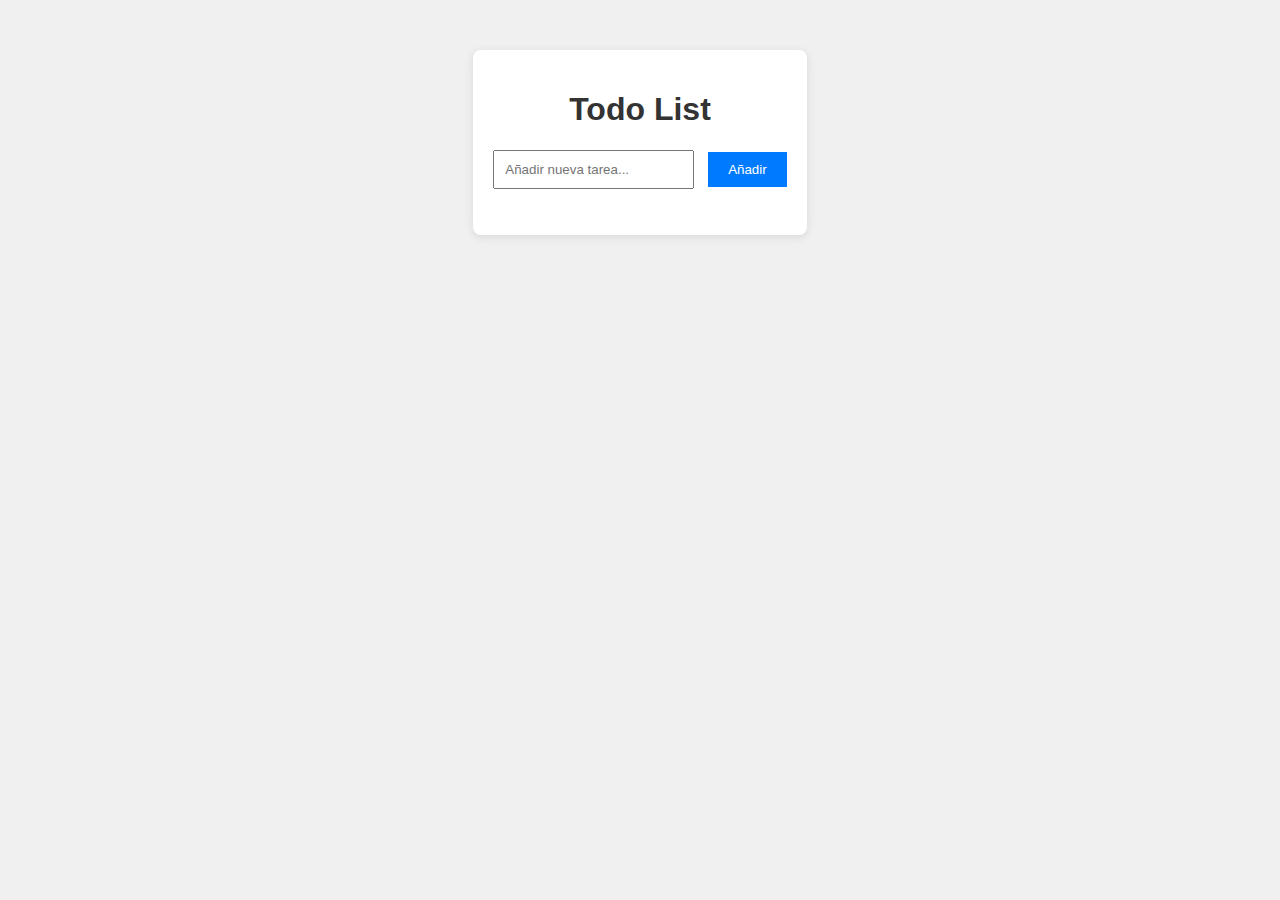
==== index.html @ d674e651 "App inicial" ====
<!DOCTYPE html>
<html lang="es">
<head>
    <meta charset="UTF-8">
    <meta name="viewport" content="width=device-width, initial-scale=1.0">
    <title>Todo List App</title>
    <link rel="stylesheet" href="style.css"> <!-- Vincular CSS -->
</head>
<body>
    <div class="container">
        <h1>Todo List</h1>
        <input type="text" id="taskInput" placeholder="Añadir nueva tarea...">
        <button id="addTaskButton">Añadir</button>
        <ul id="taskList"></ul>
    </div>
    
    <script src="script.js"></script> <!-- Vincular JS -->
</body>
</html>
---- style.css ----
body {
    font-family: Arial, sans-serif;
    background-color: #f0f0f0;
    text-align: center;
    margin-top: 50px;
}

.container {
    background-color: white;
    padding: 20px;
    border-radius: 8px;
    box-shadow: 0 2px 10px rgba(0, 0, 0, 0.1);
    display: inline-block;
}

h1 {
    color: #333;
}

input[type="text"] {
    padding: 10px;
    width: 60%;
    margin-right: 10px;
    margin-bottom: 10px;
}

button {
    padding: 10px 20px;
    background-color: #007BFF;
    color: white;
    border: none;
    cursor: pointer;
}

button:hover {
    background-color: #0056b3;
}

ul {
    list-style-type: none;
    padding: 0;
}

li {
    padding: 10px;
    background-color: #f9f9f9;
    margin: 5px 0;
    border-radius: 4px;
    display: flex;
    justify-content: space-between;
}

li button {
    background-color: #dc3545;
    border: none;
    color: white;
    cursor: pointer;
}

li button:hover {
    background-color: #c82333;
}
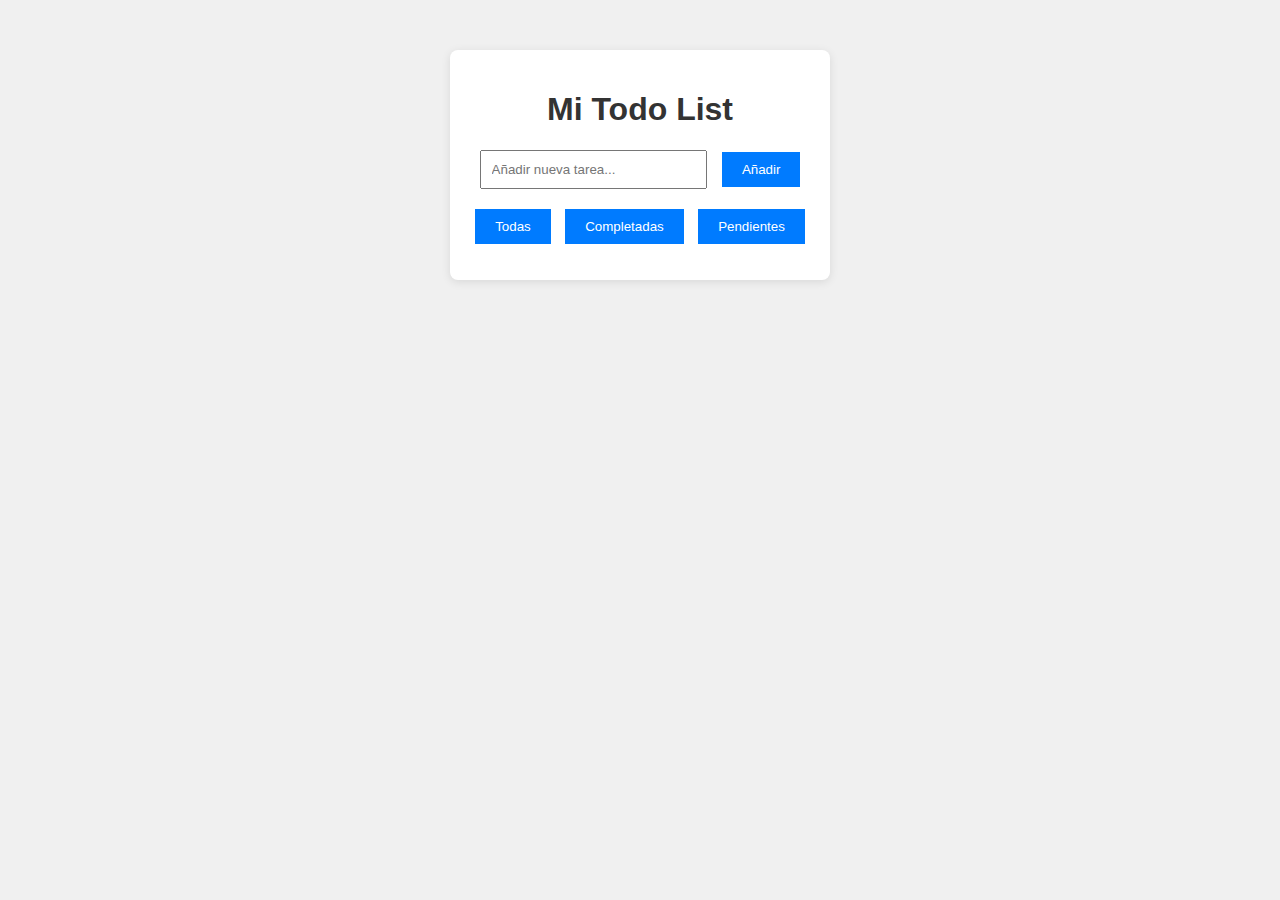
==== commit d80a7751: "Prueba" ====
--- a/index.html
+++ b/index.html
@@ -4,16 +4,23 @@
     <meta charset="UTF-8">
     <meta name="viewport" content="width=device-width, initial-scale=1.0">
     <title>Todo List App</title>
-    <link rel="stylesheet" href="style.css"> <!-- Vincular CSS -->
+    <link rel="stylesheet" href="style.css">
 </head>
 <body>
     <div class="container">
-        <h1>Todo List</h1>
-        <input type="text" id="taskInput" placeholder="Añadir nueva tarea...">
-        <button id="addTaskButton">Añadir</button>
-        <ul id="taskList"></ul>
+        <h1>Mi Todo List</h1>
+        <input type="text" id="new-task" placeholder="Añadir nueva tarea...">
+        <button id="add-task">Añadir</button>
+
+        <div class="filter">
+            <button id="filter-all">Todas</button>
+            <button id="filter-completed">Completadas</button>
+            <button id="filter-pending">Pendientes</button>
+        </div>
+
+        <ul id="task-list"></ul>
     </div>
-    
-    <script src="script.js"></script> <!-- Vincular JS -->
+
+    <script src="script.js"></script>
 </body>
 </html>
--- a/style.css
+++ b/style.css
@@ -1,3 +1,4 @@
+/* Estilos generales */
 body {
     font-family: Arial, sans-serif;
     background-color: #f0f0f0;
@@ -36,6 +37,14 @@
     background-color: #0056b3;
 }
 
+.filter {
+    margin-top: 10px;
+}
+
+.filter button {
+    margin: 0 5px;
+}
+
 ul {
     list-style-type: none;
     padding: 0;
@@ -48,6 +57,12 @@
     border-radius: 4px;
     display: flex;
     justify-content: space-between;
+    align-items: center;
+}
+
+li.completed {
+    text-decoration: line-through; /* Tachar texto de tareas completadas */
+    background-color: #d4edda; /* Fondo verde claro para completadas */
 }
 
 li button {
@@ -60,3 +75,19 @@
 li button:hover {
     background-color: #c82333;
 }
+
+/* Media Query para pantallas más pequeñas */
+@media (max-width: 600px) {
+    input[type="text"] {
+        width: 80%;
+    }
+
+    button {
+        width: 100%;
+        margin-top: 10px;
+    }
+
+    .container {
+        width: 90%;
+    }
+}
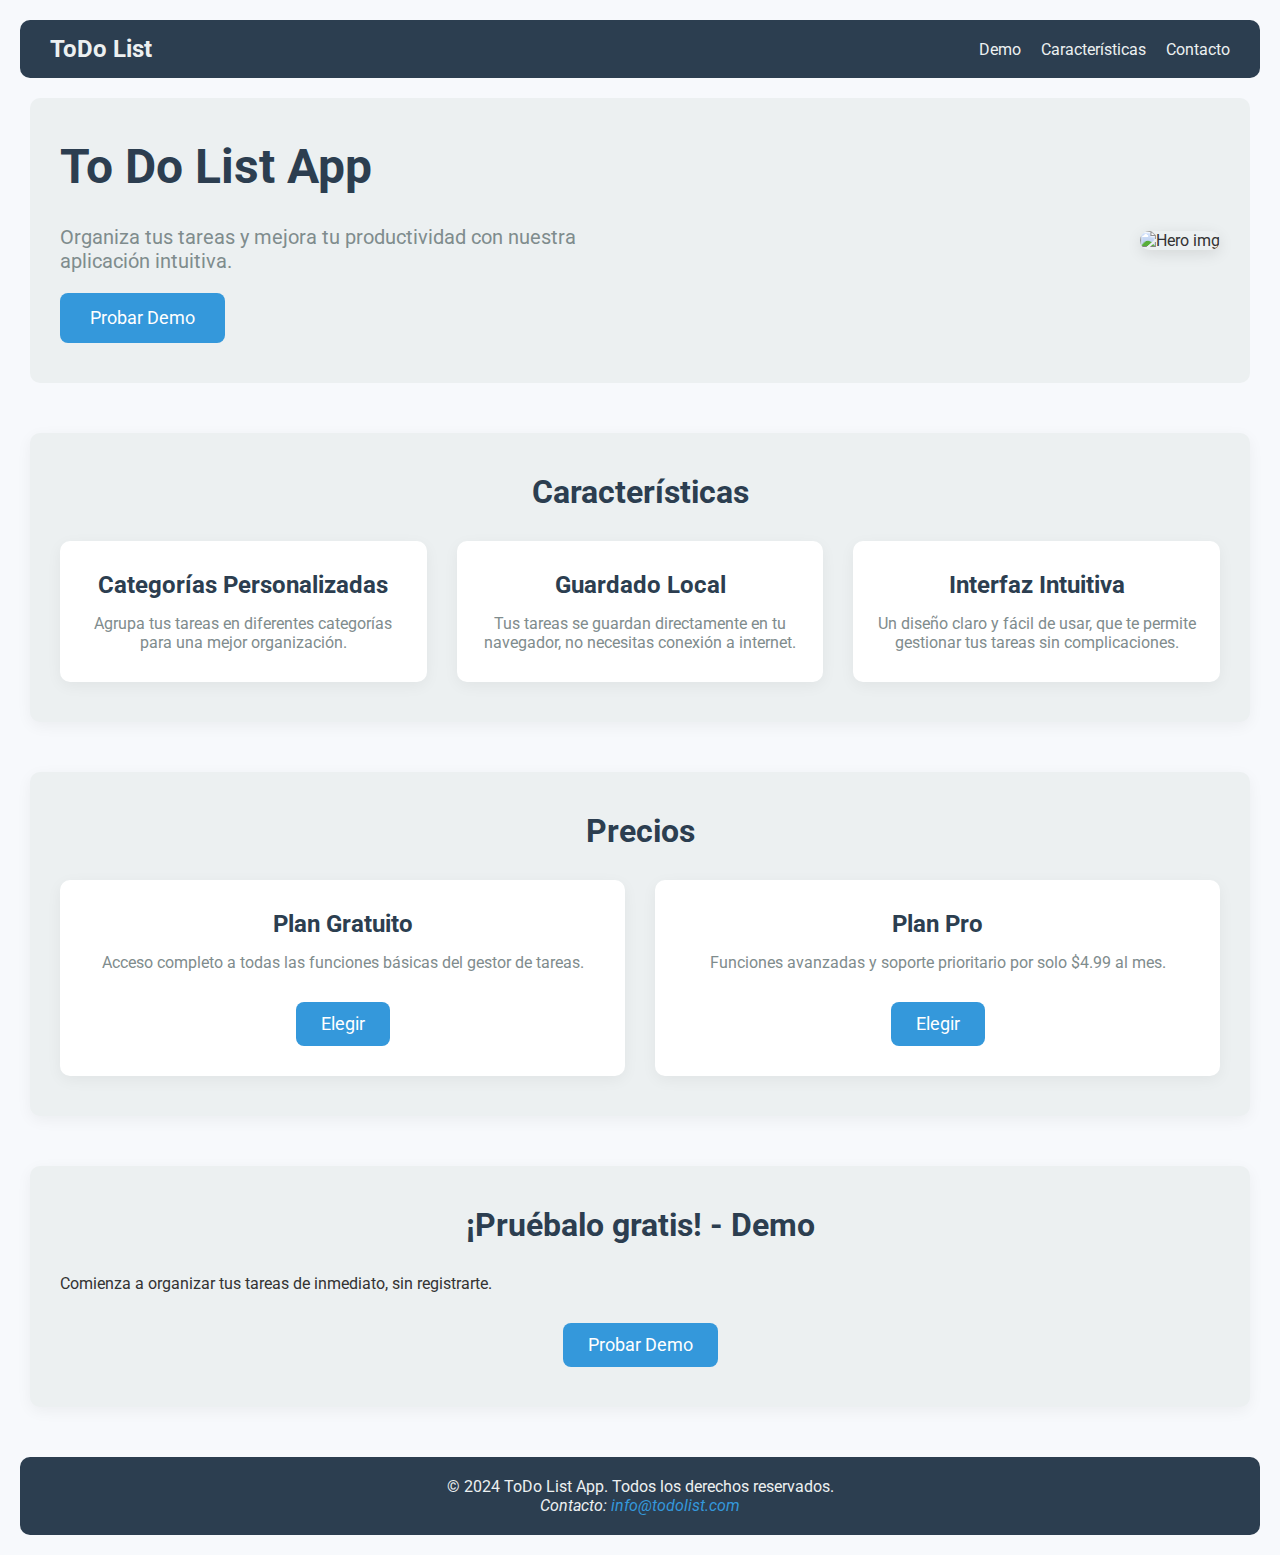
==== commit e7895a01: "rename" ====
--- a/index.html
+++ b/index.html
@@ -1,26 +1,102 @@
 <!DOCTYPE html>
-<html lang="es">
+<html lang="en">
+
 <head>
     <meta charset="UTF-8">
     <meta name="viewport" content="width=device-width, initial-scale=1.0">
-    <title>Todo List App</title>
-    <link rel="stylesheet" href="style.css">
+    <title>ToDo List App</title>
+    <link rel="stylesheet" href="assets/css/landing.css">
+    <link href="https://fonts.googleapis.com/css2?family=Roboto:wght@400;700&display=swap" rel="stylesheet">
 </head>
+
 <body>
-    <div class="container">
-        <h1>Mi Todo List</h1>
-        <input type="text" id="new-task" placeholder="Añadir nueva tarea...">
-        <button id="add-task">Añadir</button>
+    <header>
+        <nav>
+            <div class="logo">ToDo List</div>
+            <div class="nav-center">
+                <ul>
+                    <li><a href="#hero">Demo</a></li>
+                    <li><a href="#features">Características</a></li>
+                    <li><a href="#footer">Contacto</a></li>
+                </ul>
+            </div>
+        </nav>
+    </header>
 
-        <div class="filter">
-            <button id="filter-all">Todas</button>
-            <button id="filter-completed">Completadas</button>
-            <button id="filter-pending">Pendientes</button>
+    <main>
+        <div class="hero" id="hero">
+            <div class="hero-left-section">
+                <div class="hero-title">
+                    <h1>To Do List App</h1>
+                </div>
+                <div class="hero-desc">
+                    <p>Organiza tus tareas y mejora tu productividad con nuestra aplicación intuitiva.</p>
+                </div>
+                <div class="hero-demo">
+                    <button>Probar Demo</button>
+                </div>
+            </div>
+            <div class="hero-right-section">
+                <div class="hero-image">
+                    <img src="https://placehold.co/300x300" alt="Hero img">
+                </div>
+            </div>
         </div>
 
-        <ul id="task-list"></ul>
-    </div>
+        <div class="div-contenedor"  id="features">
+            <h1>Características</h1>
+            <div class="div-features">
+                <div class="feature">
+                    <h2>Categorías Personalizadas</h2>
+                    <p>Agrupa tus tareas en diferentes categorías para una mejor organización.</p>
+                </div>
+                <div class="feature">
+                    <h2>Guardado Local</h2>
+                    <p>Tus tareas se guardan directamente en tu navegador, no necesitas conexión a internet.</p>
+                </div>
+                <div class="feature">
+                    <h2>Interfaz Intuitiva</h2>
+                    <p>Un diseño claro y fácil de usar, que te permite gestionar tus tareas sin complicaciones.</p>
+                </div>
+            </div>
+        </div>
 
-    <script src="script.js"></script>
+        <div class="div-contenedor">
+            <h1>Precios</h1>
+            <div class="div-pricing">
+                <div class="plan">
+                    <h2>Plan Gratuito</h2>
+                    <p>Acceso completo a todas las funciones básicas del gestor de tareas.</p>
+                    <div class="pricing-button">
+                        <button>Elegir</button>
+                    </div>
+                </div>
+                <div class="plan">
+                    <h2>Plan Pro</h2>
+                    <p>Funciones avanzadas y soporte prioritario por solo $4.99 al mes.</p>
+                    <div class="pricing-button">
+                        <button>Elegir</button>
+                    </div>
+                </div>
+            </div>
+        </div>
+
+        <div class="div-contenedor">
+            <h1>¡Pruébalo gratis! - Demo</h1>
+            <p>Comienza a organizar tus tareas de inmediato, sin registrarte.</p>
+            <div class="demo-button">
+                <button>Probar Demo</button>
+            </div>
+        </div>
+    </main>
+
+    <footer id="footer">
+        <p>&copy; 2024 ToDo List App. Todos los derechos reservados.</p>
+        <address>
+            <p>Contacto: <a href="mailto:info@todolist.com">info@todolist.com</a></p>
+        </address>
+    </footer>
 </body>
+
+<script src="assets/js/landing.js"></script>
 </html>
--- a/assets/css/landing.css
+++ b/assets/css/landing.css
@@ -0,0 +1,194 @@
+* {
+    margin: 0;
+    padding: 0;
+    box-sizing: border-box;
+    font-family: 'Roboto', sans-serif;
+}
+
+body {
+    background-color: #f7f9fc;
+    color: #333;
+}
+
+header {
+    background-color: #2c3e50;
+    padding: 15px 30px;
+    border-radius: 10px;
+    margin: 20px;
+}
+
+nav {
+    display: flex;
+    justify-content: space-between;
+    align-items: center;
+}
+
+nav .logo {
+    color: #ecf0f1;
+    font-size: 1.5rem;
+    font-weight: 700;
+}
+
+nav ul {
+    list-style-type: none;
+    display: flex;
+    gap: 20px;
+}
+
+nav ul a {
+    text-decoration: none;
+    color: #ecf0f1;
+    font-size: 1rem;
+    transition: color 0.3s ease;
+}
+
+nav ul a:hover {
+    color: #3498db;
+}
+
+main {
+    padding: 0 30px;
+}
+
+.hero {
+    display: flex;
+    justify-content: space-between;
+    align-items: center;
+    background-color: #ecf0f1;
+    padding: 40px 30px;
+    border-radius: 10px;
+    margin-bottom: 50px;
+}
+
+.hero-left-section {
+    max-width: 50%;
+    display: flex;
+    flex-direction: column;
+    justify-content: center;
+    gap: 20px;
+}
+
+.hero-title h1 {
+    font-size: 3rem;
+    color: #2c3e50;
+    margin-bottom: 10px;
+}
+
+.hero-desc p {
+    font-size: 1.25rem;
+    color: #7f8c8d;
+}
+
+.hero-demo button {
+    padding: 15px 30px;
+    background-color: #3498db;
+    color: #fff;
+    border: none;
+    border-radius: 8px;
+    cursor: pointer;
+    font-size: 1.1rem;
+    transition: background-color 0.3s ease;
+}
+
+.hero-demo button:hover {
+    background-color: #2980b9;
+}
+
+.hero-right-section {
+    display: flex;
+    justify-content: center;
+    align-items: center;
+}
+
+.hero-right-section img {
+    max-width: 100%;
+    height: auto;
+    border-radius: 10px;
+    box-shadow: 0 4px 15px rgba(0, 0, 0, 0.1);
+}
+
+.div-contenedor {
+    background-color: #ecf0f1;
+    padding: 40px 30px;
+    border-radius: 10px;
+    margin-bottom: 50px;
+    box-shadow: 0 4px 15px rgba(0, 0, 0, 0.05);
+}
+
+.div-contenedor h1 {
+    text-align: center;
+    font-size: 2rem;
+    color: #2c3e50;
+    margin-bottom: 30px;
+}
+
+.div-features, .div-pricing {
+    display: flex;
+    justify-content: space-between;
+    gap: 30px;
+}
+
+.feature, .plan {
+    background-color: #fff;
+    border-radius: 10px;
+    padding: 30px 20px;
+    flex: 1;
+    text-align: center;
+    box-shadow: 0 4px 15px rgba(0, 0, 0, 0.05);
+    transition: transform 0.3s ease;
+}
+
+.feature:hover, .plan:hover {
+    transform: translateY(-10px);
+}
+
+.feature h2, .plan h2 {
+    font-size: 1.5rem;
+    color: #2c3e50;
+    margin-bottom: 15px;
+}
+
+.feature p, .plan p {
+    color: #7f8c8d;
+    font-size: 1rem;
+}
+
+.pricing-button, .demo-button {
+    display: flex;
+    justify-content: center;
+    margin-top: 30px;
+}
+
+button {
+    padding: 12px 25px;
+    background-color: #3498db;
+    color: #fff;
+    border: none;
+    border-radius: 8px;
+    font-size: 1.1rem;
+    cursor: pointer;
+    transition: background-color 0.3s ease;
+}
+
+button:hover {
+    background-color: #2980b9;
+}
+
+footer {
+    background-color: #2c3e50;
+    color: #ecf0f1;
+    text-align: center;
+    padding: 20px;
+    border-radius: 10px;
+    margin: 20px;
+}
+
+footer address a {
+    color: #3498db;
+    text-decoration: none;
+    transition: color 0.3s ease;
+}
+
+footer address a:hover {
+    color: #2980b9;
+}
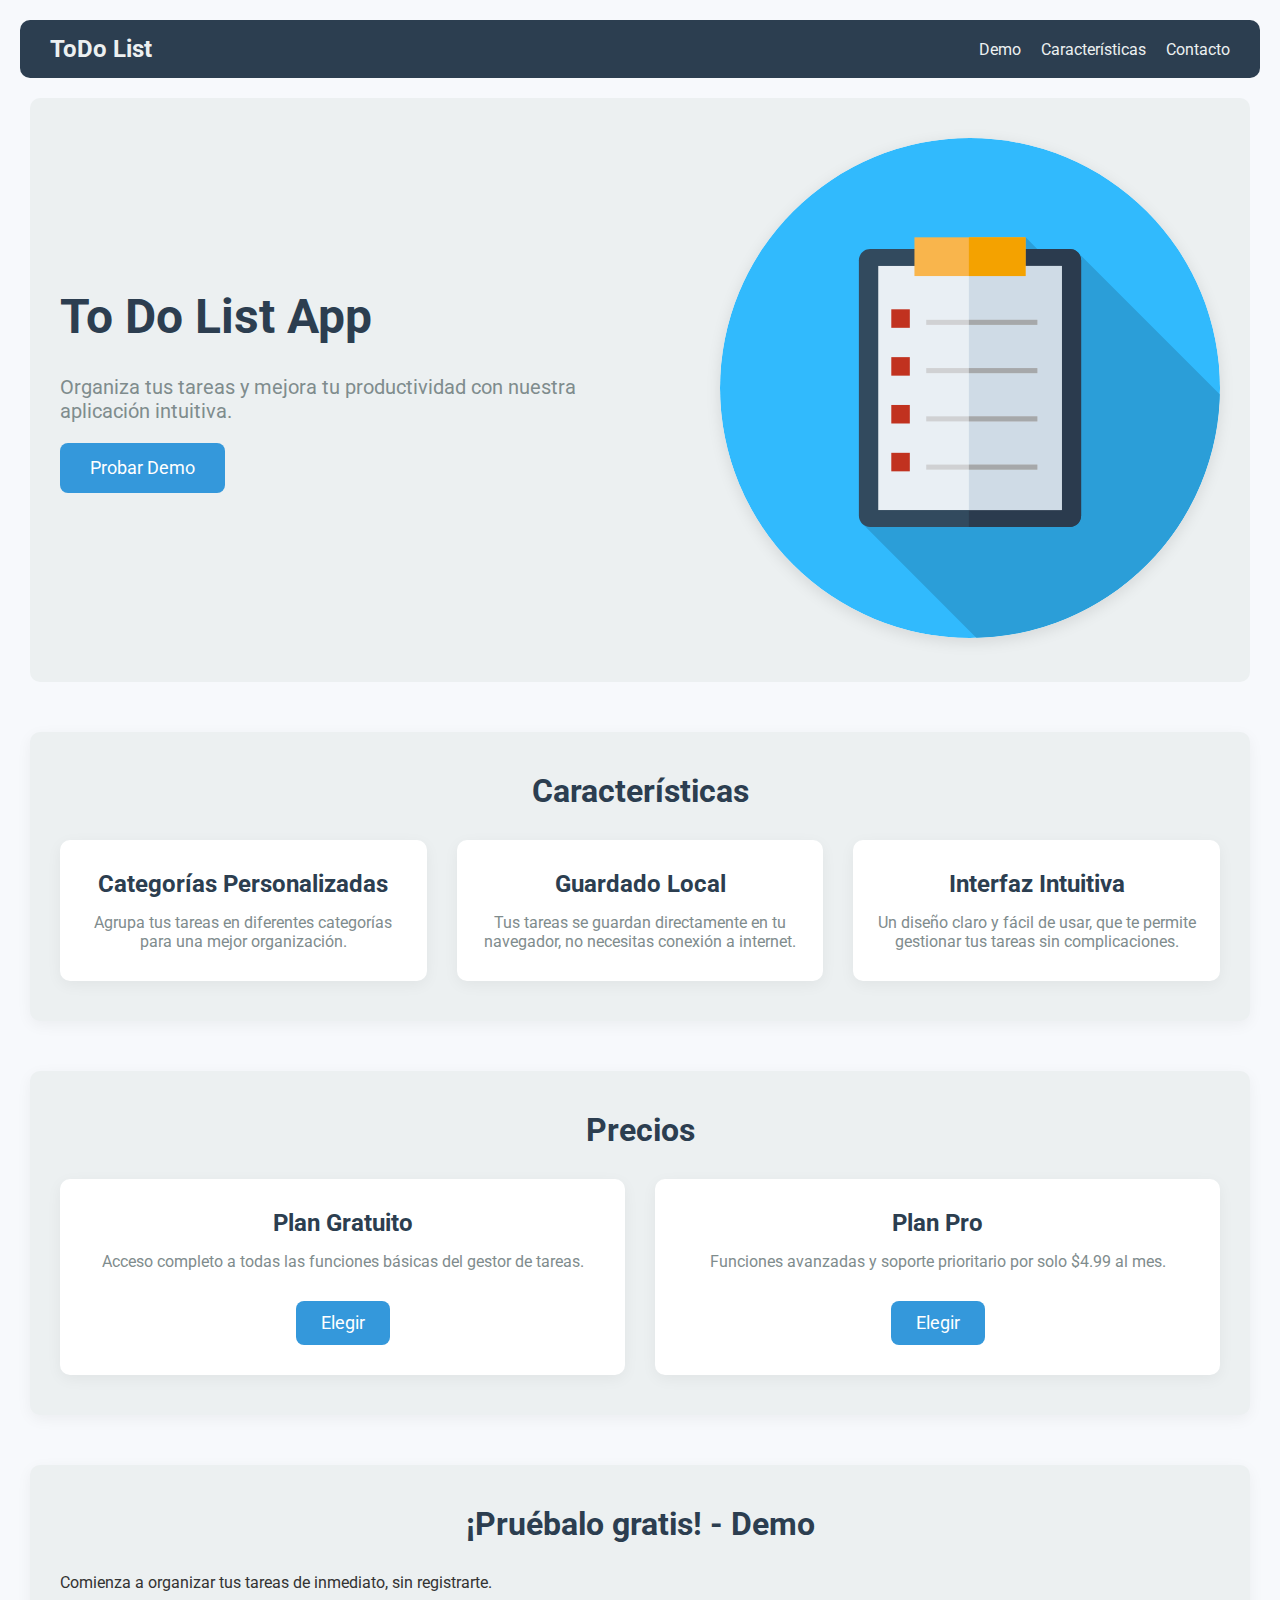
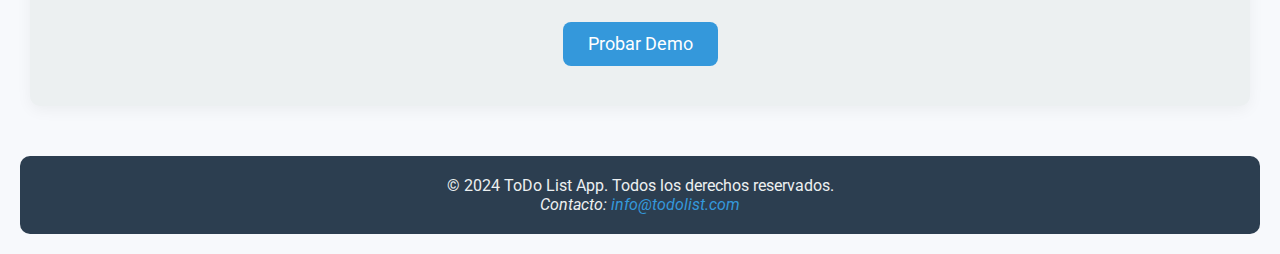
==== commit 87493c9e: "a" ====
--- a/index.html
+++ b/index.html
@@ -38,7 +38,7 @@
             </div>
             <div class="hero-right-section">
                 <div class="hero-image">
-                    <img src="https://placehold.co/300x300" alt="Hero img">
+                    <img src="assets/images/hero-image.svg" alt="Hero img">
                 </div>
             </div>
         </div>
--- a/assets/css/landing.css
+++ b/assets/css/landing.css
@@ -103,7 +103,8 @@
 .hero-right-section img {
     max-width: 100%;
     height: auto;
-    border-radius: 10px;
+    width: 500px;
+    border-radius: 250px;
     box-shadow: 0 4px 15px rgba(0, 0, 0, 0.1);
 }
 
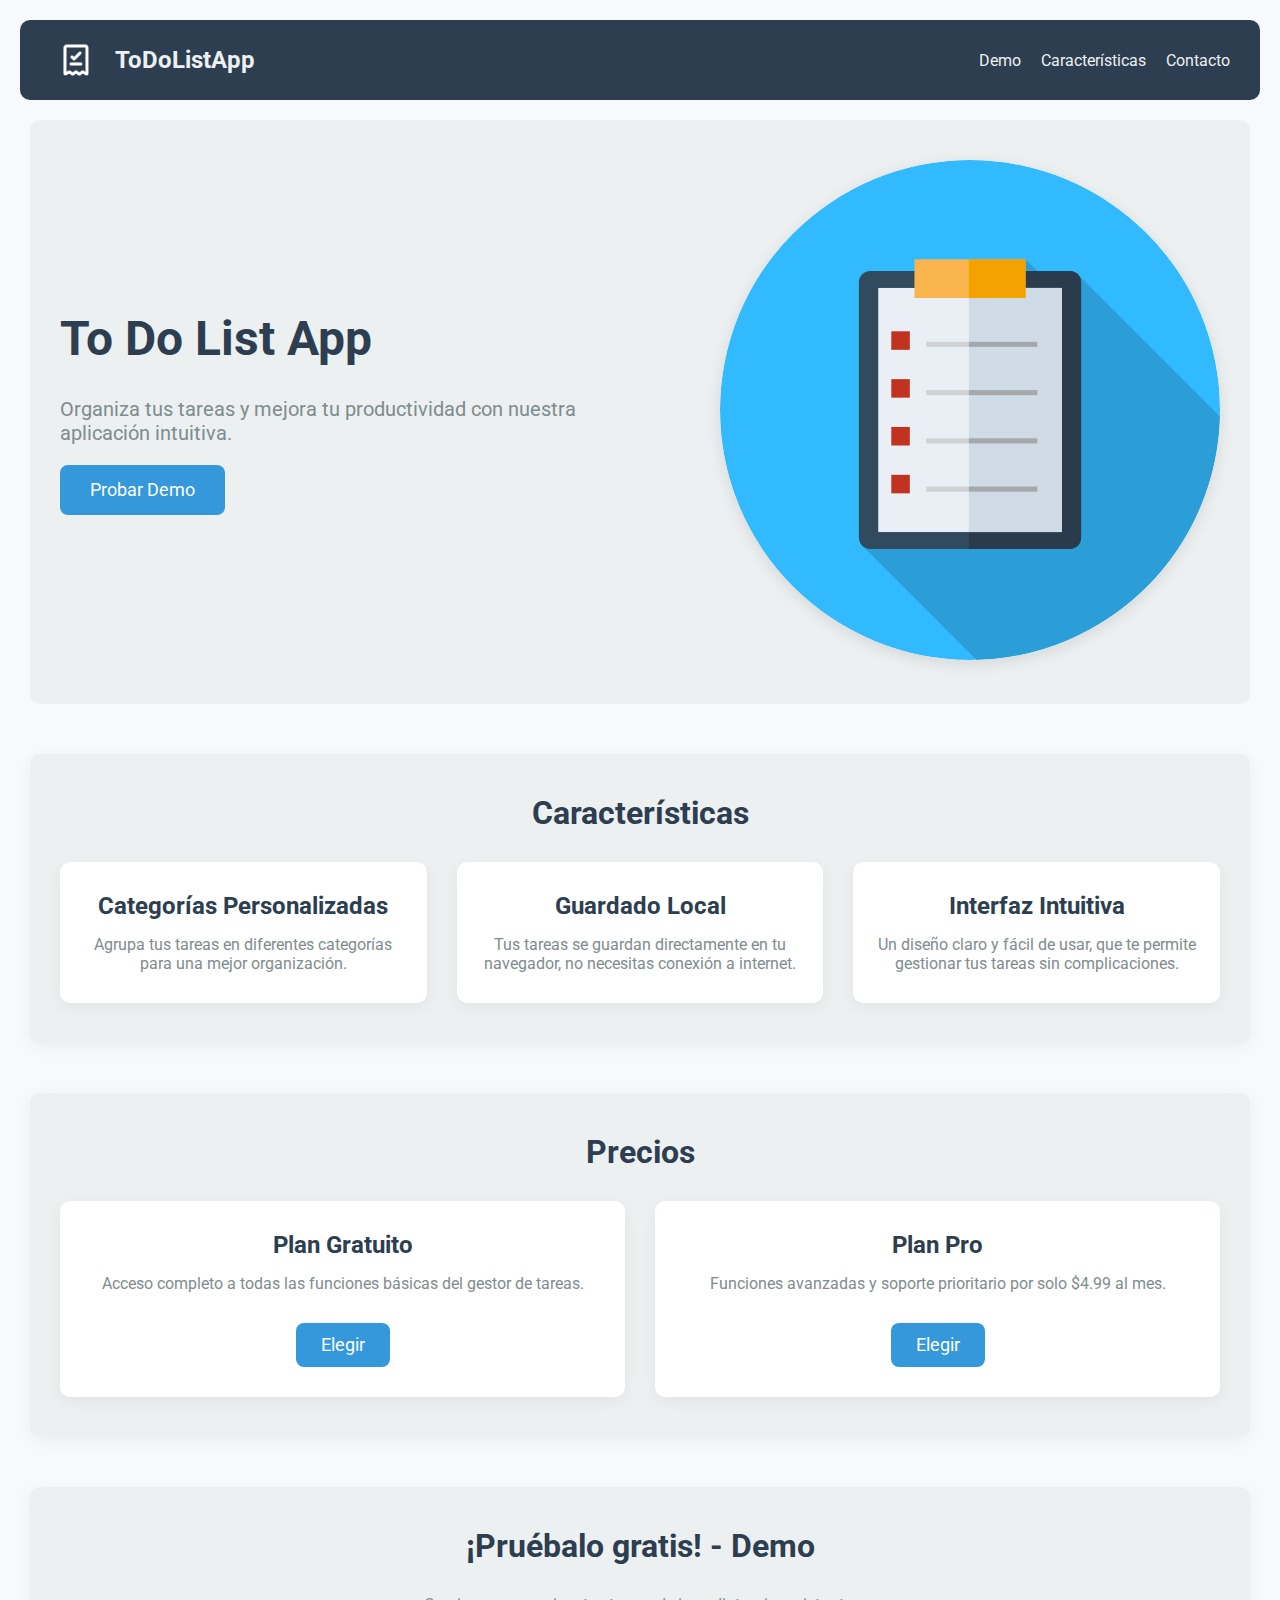
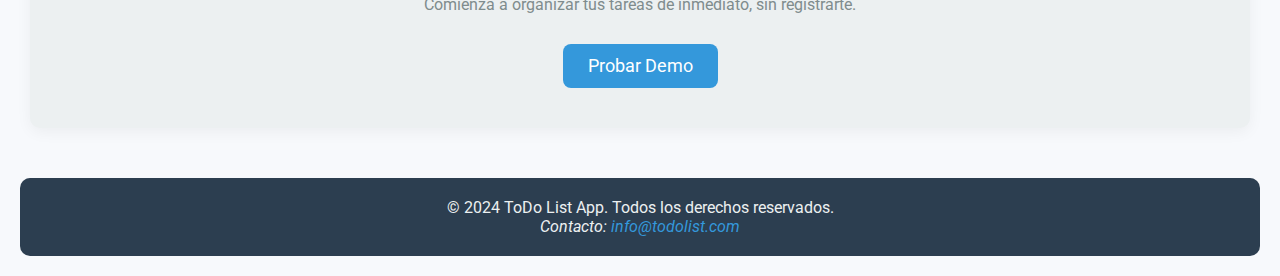
==== commit 34ebad5f: "Finishing 1.0" ====
--- a/index.html
+++ b/index.html
@@ -12,7 +12,10 @@
 <body>
     <header>
         <nav>
-            <div class="logo">ToDo List</div>
+            <div class="logo">
+                <img src="assets/images/logo.png" alt="Logo" class="logo">
+                ToDoListApp
+            </div>
             <div class="nav-center">
                 <ul>
                     <li><a href="#hero">Demo</a></li>
@@ -83,7 +86,7 @@
 
         <div class="div-contenedor">
             <h1>¡Pruébalo gratis! - Demo</h1>
-            <p>Comienza a organizar tus tareas de inmediato, sin registrarte.</p>
+            <p class="demo-desc">Comienza a organizar tus tareas de inmediato, sin registrarte.</p>
             <div class="demo-button">
                 <button>Probar Demo</button>
             </div>
--- a/assets/css/landing.css
+++ b/assets/css/landing.css
@@ -6,6 +6,7 @@
 }
 
 body {
+    min-width: 700px;
     background-color: #f7f9fc;
     color: #333;
 }
@@ -193,3 +194,17 @@
 footer address a:hover {
     color: #2980b9;
 }
+
+.demo-desc {
+    text-align: center;
+    color: #7f8c8d;
+    font-size: 1rem;
+}
+
+.logo {
+    display: flex; 
+    align-items: center; 
+    width: 50px; 
+    height: auto; 
+    margin-right: 15px;
+}